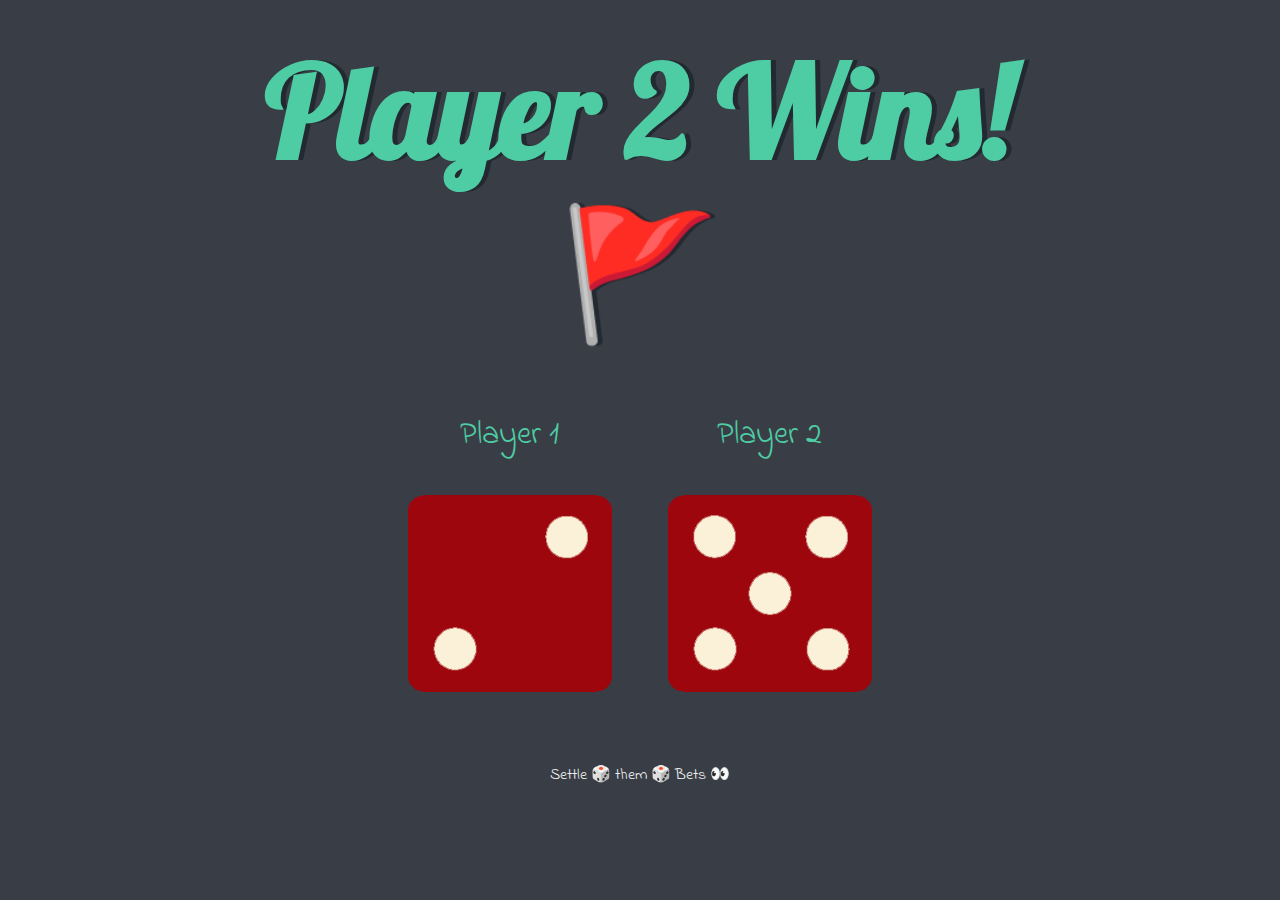
==== index.html @ c260e5e1 "Rename dicee.html to index.html" ====
<!DOCTYPE html>
<html lang="en" dir="ltr">
  <head>
    <meta charset="utf-8">
    <title>Dicee</title>
    <link rel="stylesheet" href="styles.css">
    <link href="https://fonts.googleapis.com/css?family=Indie+Flower|Lobster" rel="stylesheet">

  </head>
  <body>

    <div class="container">
      <h1>Refresh Me</h1>

      <div class="dice">
        <p>Player 1</p>
        <img class="img1" src="images/dice6.png">
      </div>

      <div class="dice">
        <p>Player 2</p>
        <img class="img2" src="images/dice6.png">
      </div>

    </div>

  <script src="index.js" charset="utf-8"></script>

  </body>

  <footer>
    Settle 🎲 them 🎲 Bets 👀
  </footer>
</html>
---- styles.css ----
.container {
  width: 70%;
  margin: auto;
  text-align: center;
}

.dice {
  text-align: center;
  display: inline-block;

}

body {
  background-color: #393E46;
}

h1 {
  margin: 30px;
  font-family: 'Lobster', cursive;
  text-shadow: 5px 0 #232931;
  font-size: 8rem;
  color: #4ECCA3;
}

p {
  font-size: 2rem;
  color: #4ECCA3;
  font-family: 'Indie Flower', cursive;
}

img {
  width: 80%;
}

footer {
  margin-top: 5%;
  color: #EEEEEE;
  text-align: center;
  font-family: 'Indie Flower', cursive;

}
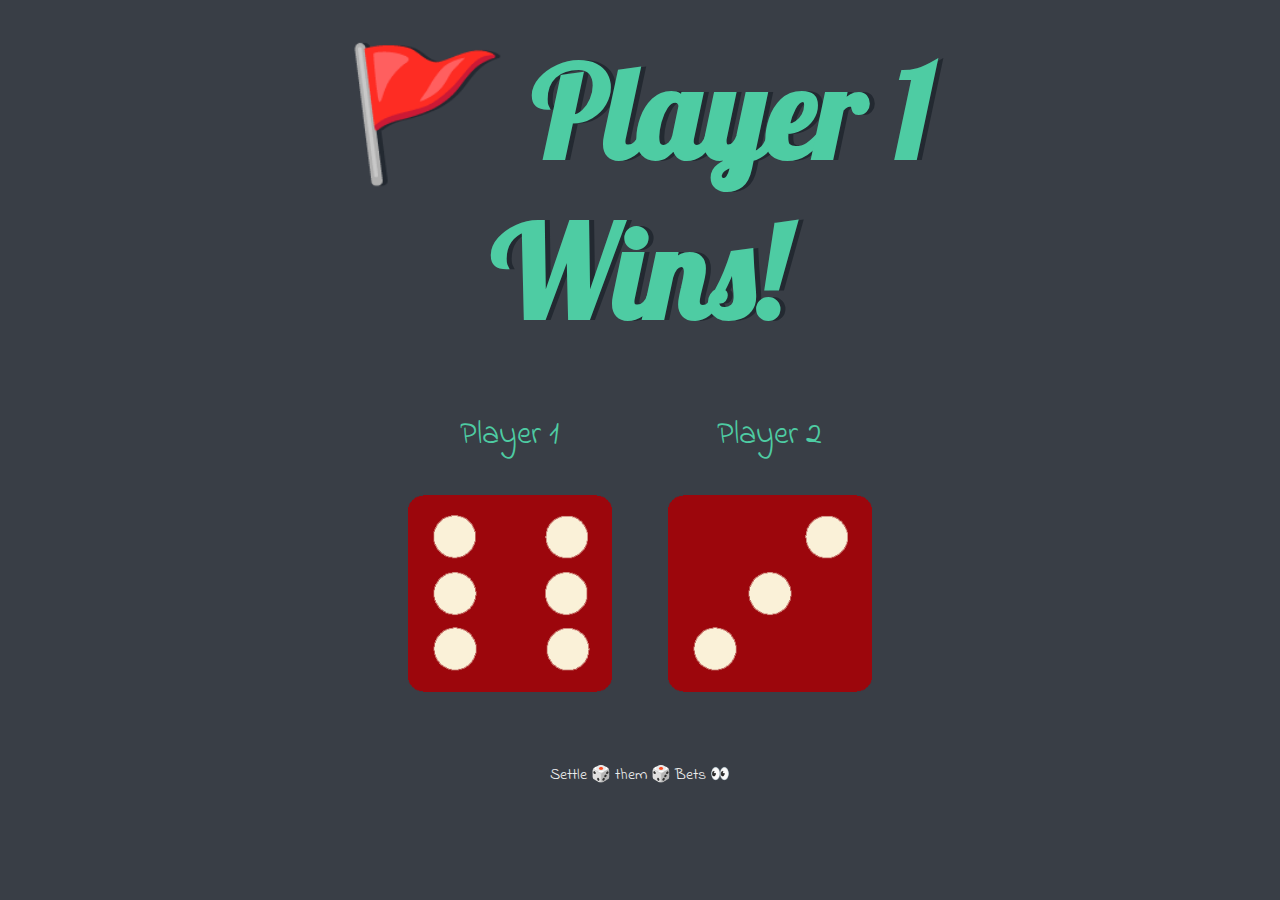
==== commit a7776e63: "Update index.html" ====
--- a/index.html
+++ b/index.html
@@ -24,7 +24,7 @@
 
     </div>
 
-  <script src="index.js" charset="utf-8"></script>
+  <script src="javas.js" charset="utf-8"></script>
 
   </body>
 
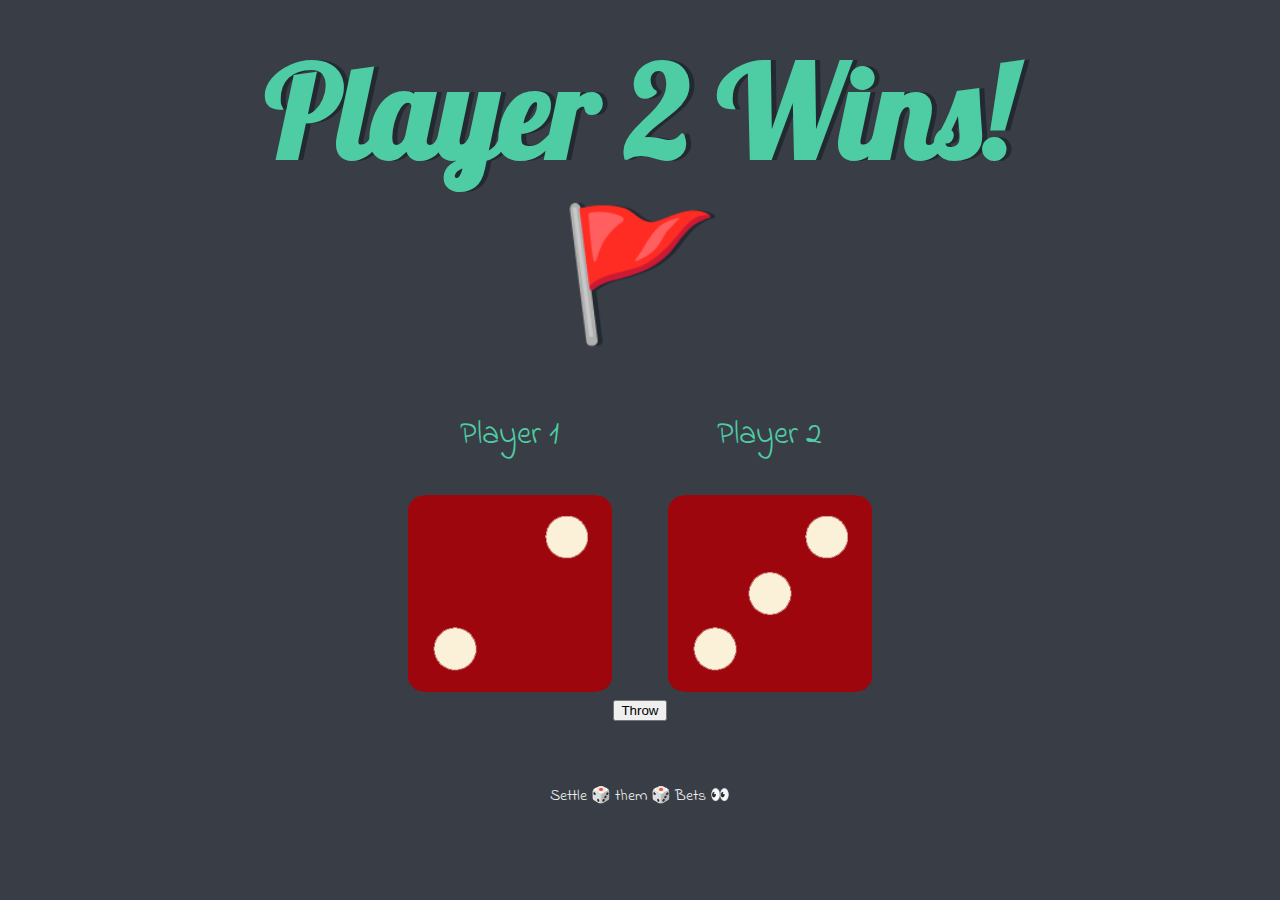
==== commit 282c7d00: "Update index.html" ====
--- a/index.html
+++ b/index.html
@@ -10,7 +10,7 @@
   <body>
 
     <div class="container">
-      <h1>Refresh Me</h1>
+      <h1>Dice Game</h1>
 
       <div class="dice">
         <p>Player 1</p>
@@ -22,9 +22,13 @@
         <img class="img2" src="images/dice6.png">
       </div>
 
+      <div class="throw">
+        <button type="button" name="button">Throw</button>
+      </div>
+
     </div>
 
-  <script src="javas.js" charset="utf-8"></script>
+  <script src="index.js" charset="utf-8"></script>
 
   </body>
 
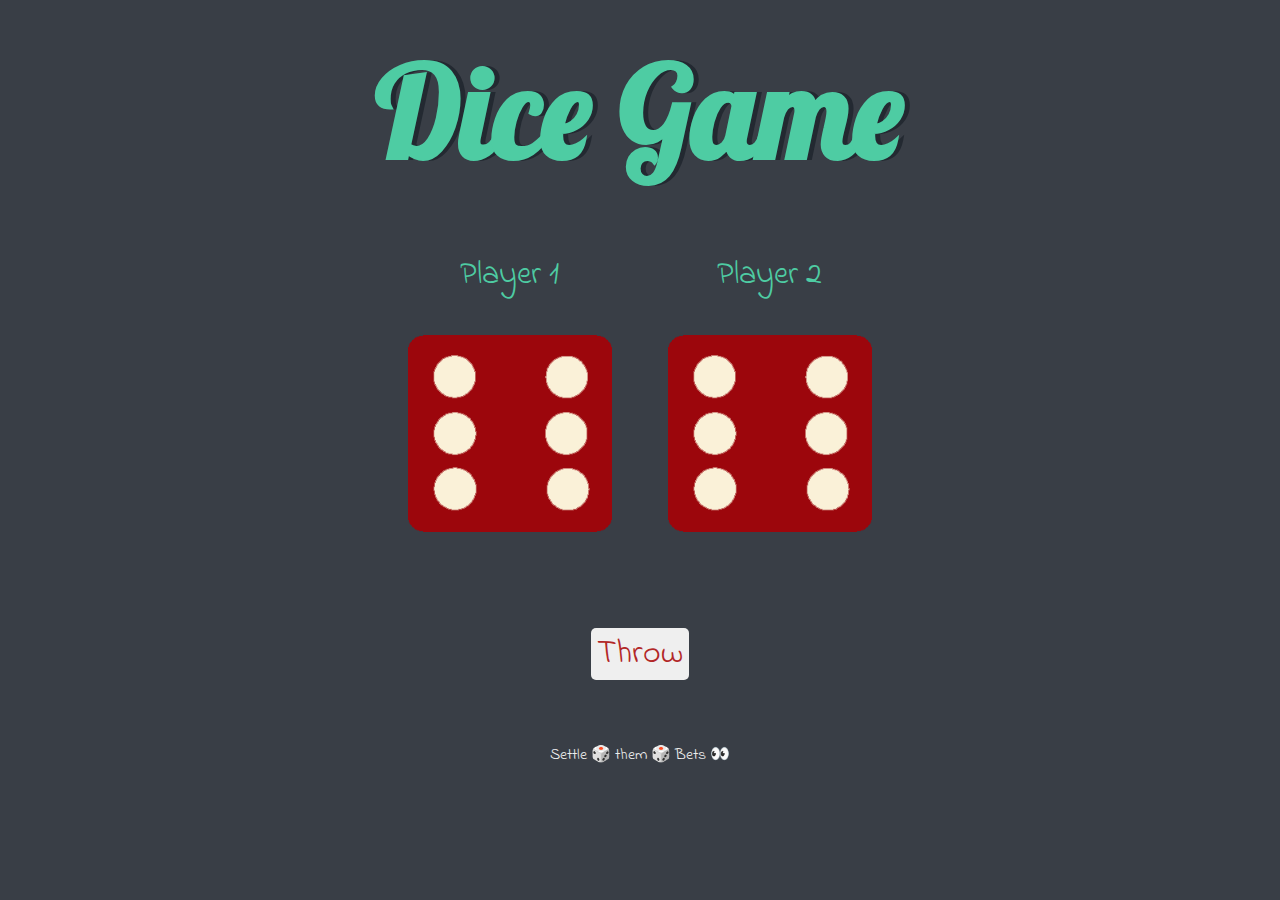
==== commit 265b9ca6: "Update index.html" ====
--- a/index.html
+++ b/index.html
@@ -28,7 +28,7 @@
 
     </div>
 
-  <script src="index.js" charset="utf-8"></script>
+  <script src="javas.js" charset="utf-8"></script>
 
   </body>
 
--- a/styles.css
+++ b/styles.css
@@ -9,6 +9,28 @@
   display: inline-block;
 
 }
+
+.throw{
+  margin-top: 10%;
+}
+.throw button{
+  /* width: 5rem;
+  height: 3rem; */
+  font-size: 34px;
+  color: #B22727;
+  font-family: 'Indie Flower', cursive;
+  display: inline-block;
+  text-align: center;
+
+  border: none;
+  border-radius: 5px;
+}
+
+.throw p{
+  font-size: 1.5rem;
+  text-align: center;
+}
+
 
 body {
   background-color: #393E46;
